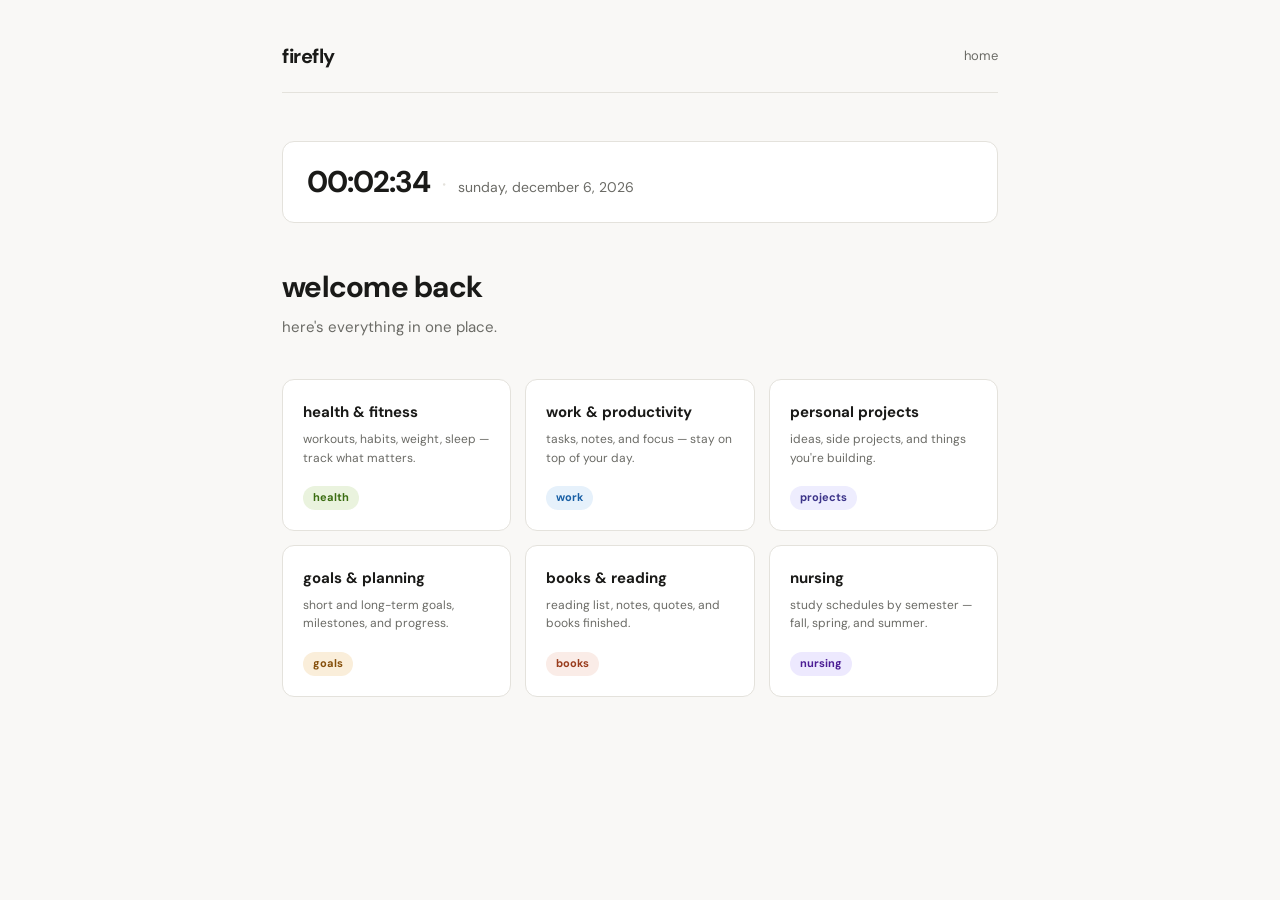
==== index.html @ 8e7f6389 "Add files via upload" ====
<!DOCTYPE html>
<html lang="en">
<head>
  <meta charset="UTF-8" />
  <meta name="viewport" content="width=device-width, initial-scale=1.0" />
  <title>firefly</title>
  <link rel="stylesheet" href="style.css" />
</head>
<body>
  <div class="page">

    <nav>
      <a href="index.html" class="nav-logo">firefly</a>
      <div class="nav-links">
        <a href="index.html">home</a>
      </div>
    </nav>

    <div class="datetime-bar">
      <span class="dt-time" id="clock">--:--:--</span>
      <span class="dt-sep">·</span>
      <span class="dt-date" id="dateline">loading...</span>
    </div>

    <div class="page-header">
      <h1>welcome back</h1>
      <p>here's everything in one place.</p>
    </div>

    <div class="grid">

      <a href="health.html" class="card">
        <p class="card-title">health & fitness</p>
        <p class="card-desc">workouts, habits, weight, sleep — track what matters.</p>
        <span class="tag tag-health">health</span>
      </a>

      <a href="work.html" class="card">
        <p class="card-title">work & productivity</p>
        <p class="card-desc">tasks, notes, and focus — stay on top of your day.</p>
        <span class="tag tag-work">work</span>
      </a>

      <a href="projects.html" class="card">
        <p class="card-title">personal projects</p>
        <p class="card-desc">ideas, side projects, and things you're building.</p>
        <span class="tag tag-projects">projects</span>
      </a>

      <a href="goals.html" class="card">
        <p class="card-title">goals & planning</p>
        <p class="card-desc">short and long-term goals, milestones, and progress.</p>
        <span class="tag tag-goals">goals</span>
      </a>

      <a href="books.html" class="card">
        <p class="card-title">books & reading</p>
        <p class="card-desc">reading list, notes, quotes, and books finished.</p>
        <span class="tag tag-books">books</span>
      </a>

      <a href="nursing.html" class="card">
        <p class="card-title">nursing</p>
        <p class="card-desc">study schedules by semester — fall, spring, and summer.</p>
        <span class="tag tag-nursing">nursing</span>
      </a>

    </div>
  </div>

  <script>
    function updateClock() {
      const now = new Date();
      const h = now.getHours().toString().padStart(2, '0');
      const m = now.getMinutes().toString().padStart(2, '0');
      const s = now.getSeconds().toString().padStart(2, '0');
      document.getElementById('clock').textContent = h + ':' + m + ':' + s;

      const days   = ['sunday','monday','tuesday','wednesday','thursday','friday','saturday'];
      const months = ['january','february','march','april','may','june','july','august','september','october','november','december'];
      const d = now;
      document.getElementById('dateline').textContent =
        days[d.getDay()] + ', ' + months[d.getMonth()] + ' ' + d.getDate() + ', ' + d.getFullYear();
    }
    updateClock();
    setInterval(updateClock, 1000);
  </script>
</body>
</html>
---- style.css ----
/* firefly — shared styles */

@import url('https://fonts.googleapis.com/css2?family=DM+Sans:wght@400;700&display=swap');

*, *::before, *::after {
  box-sizing: border-box;
  margin: 0;
  padding: 0;
  text-transform: lowercase;
}

:root {
  --font: 'DM Sans', sans-serif;
  --bg: #f9f8f6;
  --surface: #ffffff;
  --border: #e4e2dc;
  --text-primary: #1a1a18;
  --text-secondary: #6b6b66;
  --text-muted: #a8a8a2;

  /* section accent colors */
  --health-bg: #EAF3DE;
  --health-text: #3B6D11;
  --work-bg: #E6F1FB;
  --work-text: #185FA5;
  --projects-bg: #EEEDFE;
  --projects-text: #3C3489;
  --goals-bg: #FAEEDA;
  --goals-text: #854F0B;
  --books-bg: #FAECE7;
  --books-text: #993C1D;
}

body {
  font-family: var(--font);
  background: var(--bg);
  color: var(--text-primary);
  font-size: 16px;
  line-height: 1.6;
  min-height: 100vh;
}

/* layout */
.page {
  max-width: 780px;
  margin: 0 auto;
  padding: 2.5rem 2rem;
}

/* nav */
nav {
  display: flex;
  align-items: center;
  justify-content: space-between;
  margin-bottom: 3rem;
  padding-bottom: 1.25rem;
  border-bottom: 1px solid var(--border);
}

.nav-logo {
  font-size: 20px;
  font-weight: 700;
  color: var(--text-primary);
  text-decoration: none;
  letter-spacing: -0.5px;
}

.nav-links {
  display: flex;
  gap: 1.5rem;
}

.nav-links a {
  font-size: 13px;
  color: var(--text-secondary);
  text-decoration: none;
  transition: color 0.15s;
}

.nav-links a:hover {
  color: var(--text-primary);
}

/* datetime bar */
.datetime-bar {
  display: flex;
  align-items: baseline;
  gap: 12px;
  padding: 1rem 1.5rem;
  background: var(--surface);
  border: 1px solid var(--border);
  border-radius: 12px;
  margin-bottom: 2.5rem;
}

.dt-time {
  font-size: 30px;
  font-weight: 700;
  color: var(--text-primary);
  letter-spacing: -1px;
  font-variant-numeric: tabular-nums;
}

.dt-sep {
  font-size: 22px;
  color: var(--border);
}

.dt-date {
  font-size: 14px;
  color: var(--text-secondary);
}

/* page header */
.page-header {
  margin-bottom: 2.5rem;
}

.page-header h1 {
  font-size: 30px;
  font-weight: 700;
  color: var(--text-primary);
  letter-spacing: -0.75px;
  margin-bottom: 4px;
}

.page-header p {
  font-size: 15px;
  color: var(--text-secondary);
}

/* cards grid */
.grid {
  display: grid;
  grid-template-columns: repeat(auto-fit, minmax(200px, 1fr));
  gap: 14px;
}

.card {
  background: var(--surface);
  border: 1px solid var(--border);
  border-radius: 12px;
  padding: 1.25rem;
  cursor: pointer;
  text-decoration: none;
  display: block;
  transition: border-color 0.15s, transform 0.1s;
}

.card:hover {
  border-color: #c8c6c0;
  transform: translateY(-1px);
}

.card-title {
  font-size: 15px;
  font-weight: 700;
  color: var(--text-primary);
  margin-bottom: 6px;
}

.card-desc {
  font-size: 12px;
  color: var(--text-secondary);
  line-height: 1.55;
  margin-bottom: 16px;
}

/* tags */
.tag {
  display: inline-block;
  font-size: 11px;
  font-weight: 700;
  padding: 3px 10px;
  border-radius: 20px;
}

.tag-health   { background: var(--health-bg);   color: var(--health-text); }
.tag-work     { background: var(--work-bg);     color: var(--work-text); }
.tag-projects { background: var(--projects-bg); color: var(--projects-text); }
.tag-goals    { background: var(--goals-bg);    color: var(--goals-text); }
.tag-books    { background: var(--books-bg);    color: var(--books-text); }
.tag-nursing  { background: #EDE9FE;            color: #4C1D95; }

/* section page header accent bar */
.section-header {
  margin-bottom: 2.5rem;
}

.section-label {
  display: inline-block;
  font-size: 11px;
  font-weight: 700;
  padding: 3px 10px;
  border-radius: 20px;
  margin-bottom: 10px;
}

.section-header h1 {
  font-size: 30px;
  font-weight: 700;
  color: var(--text-primary);
  letter-spacing: -0.75px;
  margin-bottom: 4px;
}

.section-header p {
  font-size: 15px;
  color: var(--text-secondary);
}

/* back link */
.back-link {
  display: inline-flex;
  align-items: center;
  gap: 6px;
  font-size: 13px;
  color: var(--text-secondary);
  text-decoration: none;
  margin-bottom: 2rem;
  transition: color 0.15s;
}

.back-link:hover {
  color: var(--text-primary);
}

/* content surface */
.surface {
  background: var(--surface);
  border: 1px solid var(--border);
  border-radius: 12px;
  padding: 1.5rem;
  margin-bottom: 1rem;
}

.surface h2 {
  font-size: 16px;
  font-weight: 700;
  color: var(--text-primary);
  margin-bottom: 0.75rem;
}

.surface p {
  font-size: 14px;
  color: var(--text-secondary);
  line-height: 1.6;
}

/* divider */
hr {
  border: none;
  border-top: 1px solid var(--border);
  margin: 1.5rem 0;
}

/* responsive */
@media (max-width: 480px) {
  .page { padding: 1.5rem 1.25rem; }
  .dt-time { font-size: 24px; }
  .page-header h1 { font-size: 24px; }
}
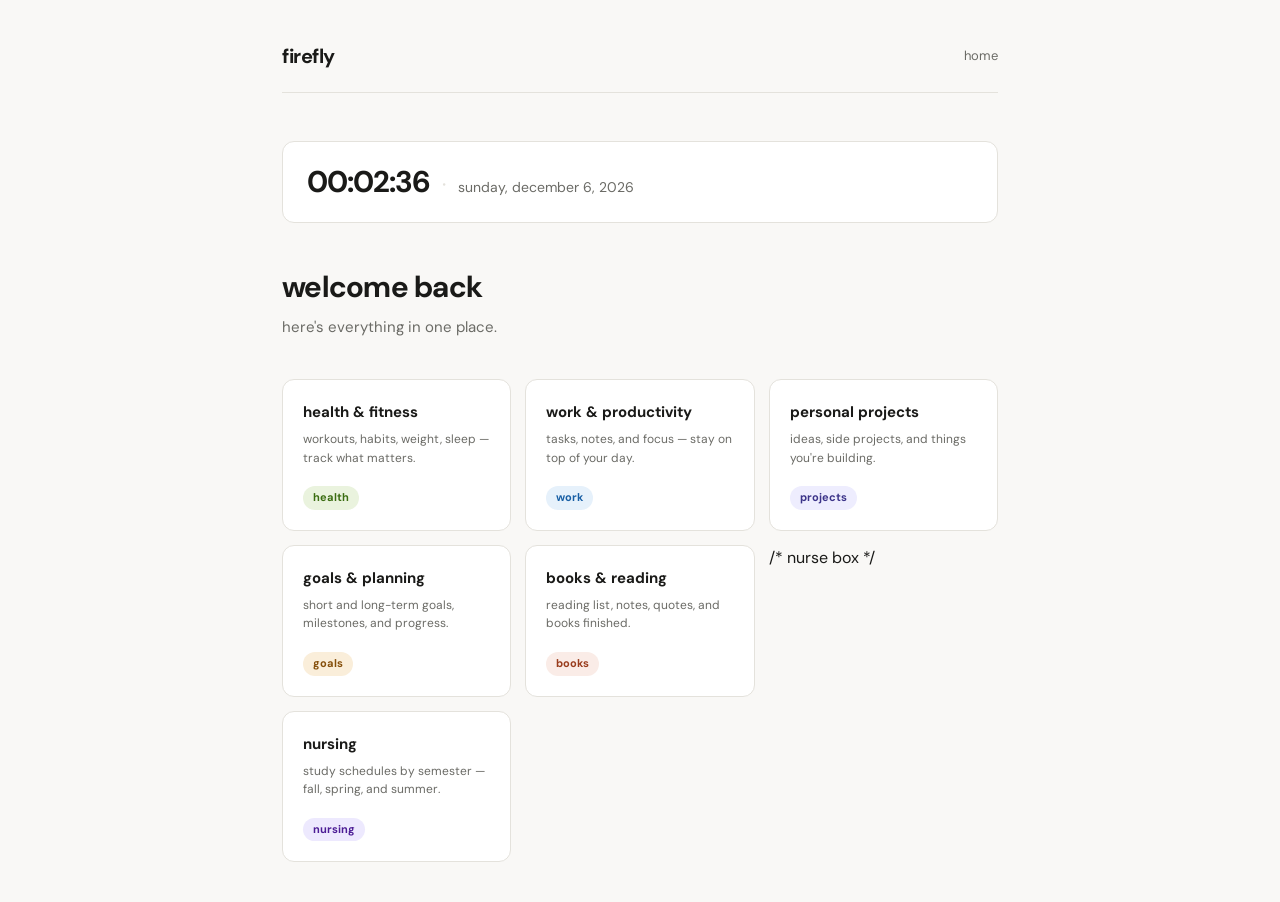
==== commit 32375b46: "index.html" ====
--- a/index.html
+++ b/index.html
@@ -59,6 +59,7 @@
         <span class="tag tag-books">books</span>
       </a>
 
+      /* nurse box */
       <a href="nursing.html" class="card">
         <p class="card-title">nursing</p>
         <p class="card-desc">study schedules by semester — fall, spring, and summer.</p>
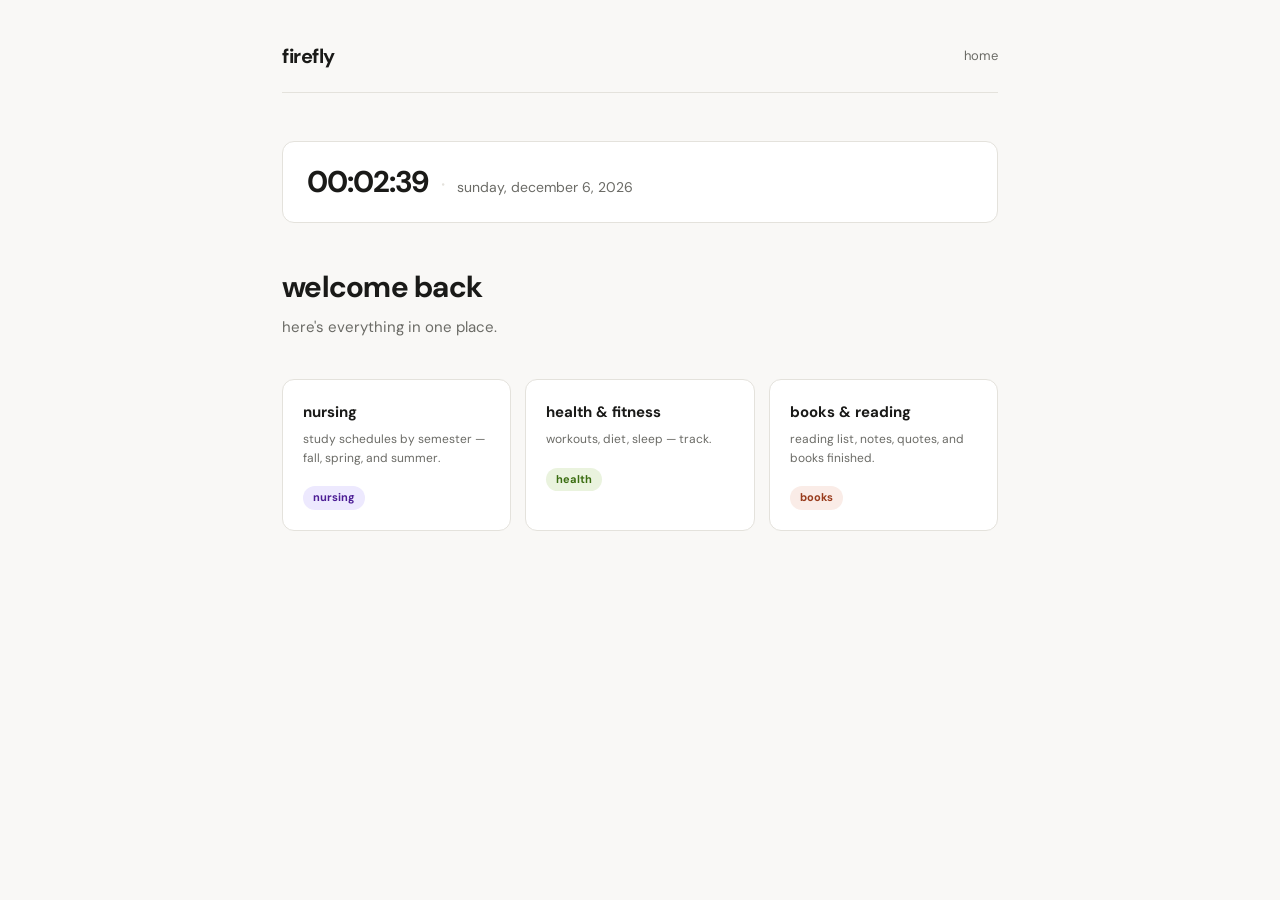
==== commit 516c45a8: "index.html" ====
--- a/index.html
+++ b/index.html
@@ -28,14 +28,31 @@
     </div>
 
     <div class="grid">
+      
+    <!-- nurse box -->
+      <a href="nursing.html" class="card">
+        <p class="card-title">nursing</p>
+        <p class="card-desc">study schedules by semester — fall, spring, and summer.</p>
+        <span class="tag tag-nursing">nursing</span>
+      </a>
 
+    <!-- fitness box -->
       <a href="health.html" class="card">
         <p class="card-title">health & fitness</p>
-        <p class="card-desc">workouts, habits, weight, sleep — track what matters.</p>
+        <p class="card-desc">workouts, diet, sleep — track.</p>
         <span class="tag tag-health">health</span>
       </a>
 
-      <a href="work.html" class="card">
+
+    <!--  book box -->
+      <a href="books.html" class="card">
+        <p class="card-title">books & reading</p>
+        <p class="card-desc">reading list, notes, quotes, and books finished.</p>
+        <span class="tag tag-books">books</span>
+      </a>
+
+       <!--  DEACTIVATED UNTIL FURTHER PLANNING -->
+     <!-- <a href="work.html" class="card">
         <p class="card-title">work & productivity</p>
         <p class="card-desc">tasks, notes, and focus — stay on top of your day.</p>
         <span class="tag tag-work">work</span>
@@ -51,20 +68,9 @@
         <p class="card-title">goals & planning</p>
         <p class="card-desc">short and long-term goals, milestones, and progress.</p>
         <span class="tag tag-goals">goals</span>
-      </a>
+      </a>-->
 
-      <a href="books.html" class="card">
-        <p class="card-title">books & reading</p>
-        <p class="card-desc">reading list, notes, quotes, and books finished.</p>
-        <span class="tag tag-books">books</span>
-      </a>
-
-      /* nurse box */
-      <a href="nursing.html" class="card">
-        <p class="card-title">nursing</p>
-        <p class="card-desc">study schedules by semester — fall, spring, and summer.</p>
-        <span class="tag tag-nursing">nursing</span>
-      </a>
+  
 
     </div>
   </div>
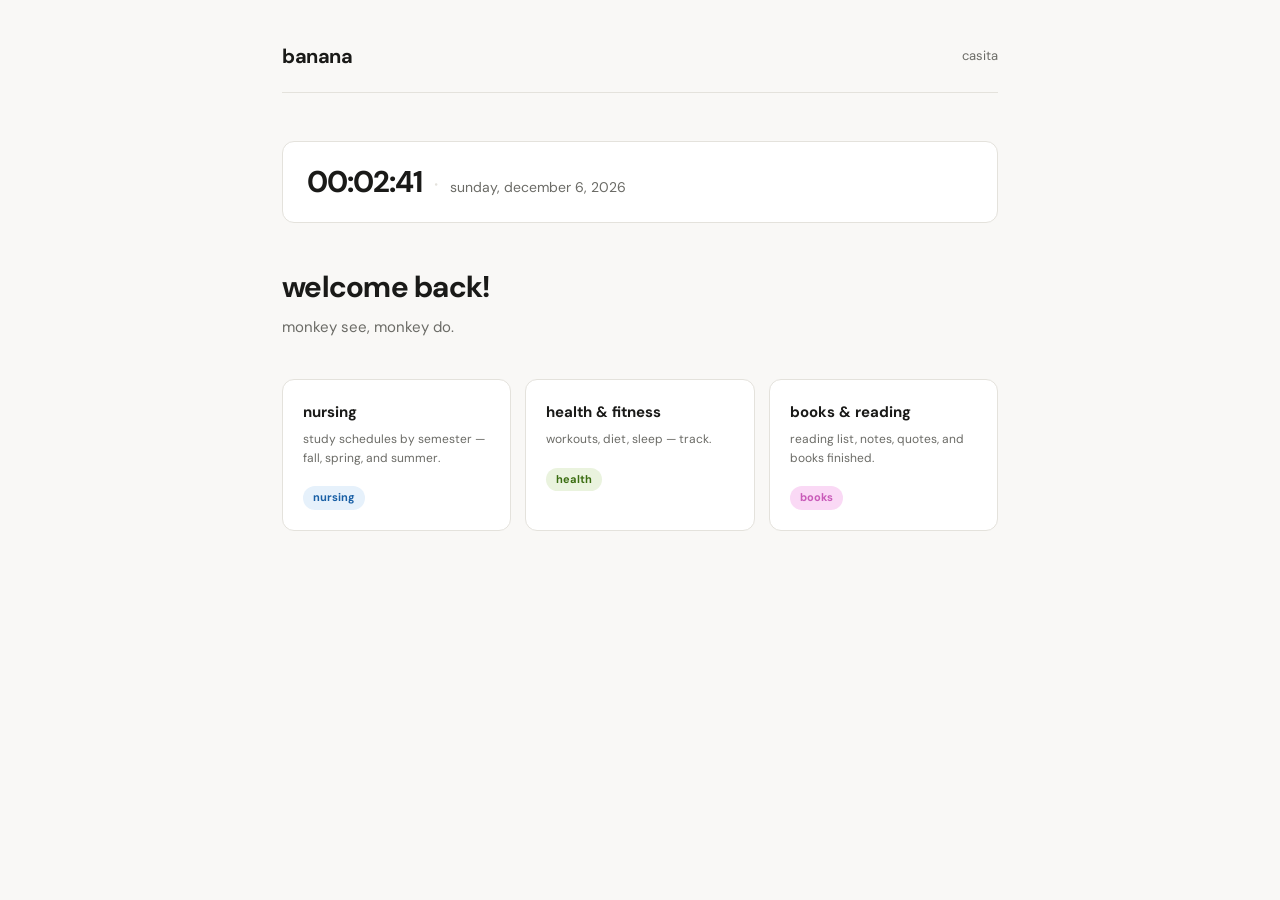
==== commit 34dcd568: "index.html" ====
--- a/index.html
+++ b/index.html
@@ -3,16 +3,16 @@
 <head>
   <meta charset="UTF-8" />
   <meta name="viewport" content="width=device-width, initial-scale=1.0" />
-  <title>firefly</title>
+  <title>banana.</title>
   <link rel="stylesheet" href="style.css" />
 </head>
 <body>
   <div class="page">
 
     <nav>
-      <a href="index.html" class="nav-logo">firefly</a>
+      <a href="index.html" class="nav-logo">banana</a>
       <div class="nav-links">
-        <a href="index.html">home</a>
+        <a href="index.html">casita</a>
       </div>
     </nav>
 
@@ -23,8 +23,8 @@
     </div>
 
     <div class="page-header">
-      <h1>welcome back</h1>
-      <p>here's everything in one place.</p>
+      <h1>welcome back!</h1>
+      <p>monkey see, monkey do.</p>
     </div>
 
     <div class="grid">
--- a/style.css
+++ b/style.css
@@ -27,8 +27,8 @@
   --projects-text: #3C3489;
   --goals-bg: #FAEEDA;
   --goals-text: #854F0B;
-  --books-bg: #FAECE7;
-  --books-text: #993C1D;
+  --books-bg: #fad9f5;
+  --books-text: #c95bb9;
 }
 
 body {
@@ -180,7 +180,7 @@
 .tag-projects { background: var(--projects-bg); color: var(--projects-text); }
 .tag-goals    { background: var(--goals-bg);    color: var(--goals-text); }
 .tag-books    { background: var(--books-bg);    color: var(--books-text); }
-.tag-nursing  { background: #EDE9FE;            color: #4C1D95; }
+.tag-nursing  { background: #E6F1FB;            color: #185FA5; }
 
 /* section page header accent bar */
 .section-header {
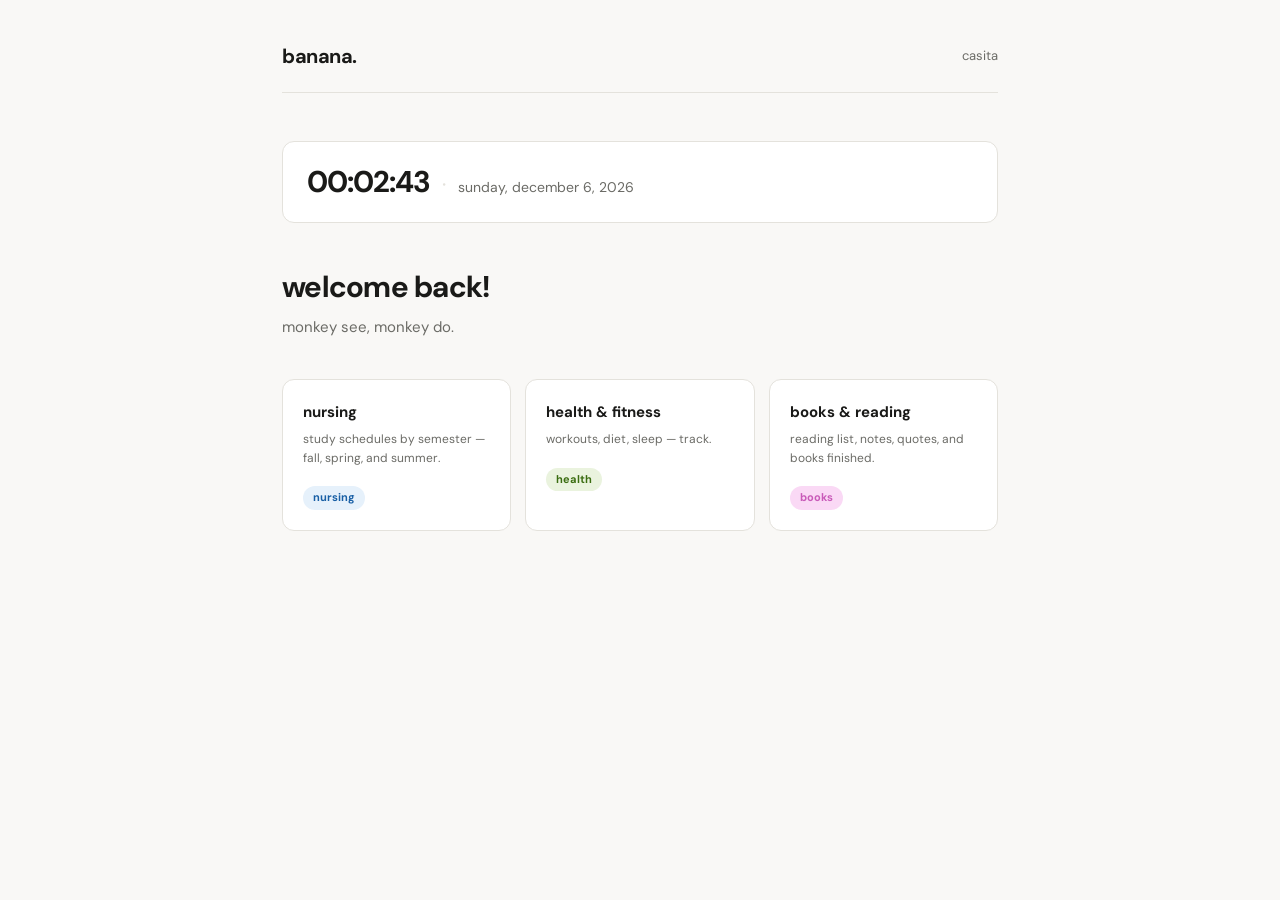
==== commit b71647a3: "index.html" ====
--- a/index.html
+++ b/index.html
@@ -3,14 +3,14 @@
 <head>
   <meta charset="UTF-8" />
   <meta name="viewport" content="width=device-width, initial-scale=1.0" />
-  <title>banana.</title>
+  <title>banana</title>
   <link rel="stylesheet" href="style.css" />
 </head>
 <body>
   <div class="page">
 
     <nav>
-      <a href="index.html" class="nav-logo">banana</a>
+      <a href="index.html" class="nav-logo">banana.</a>
       <div class="nav-links">
         <a href="index.html">casita</a>
       </div>
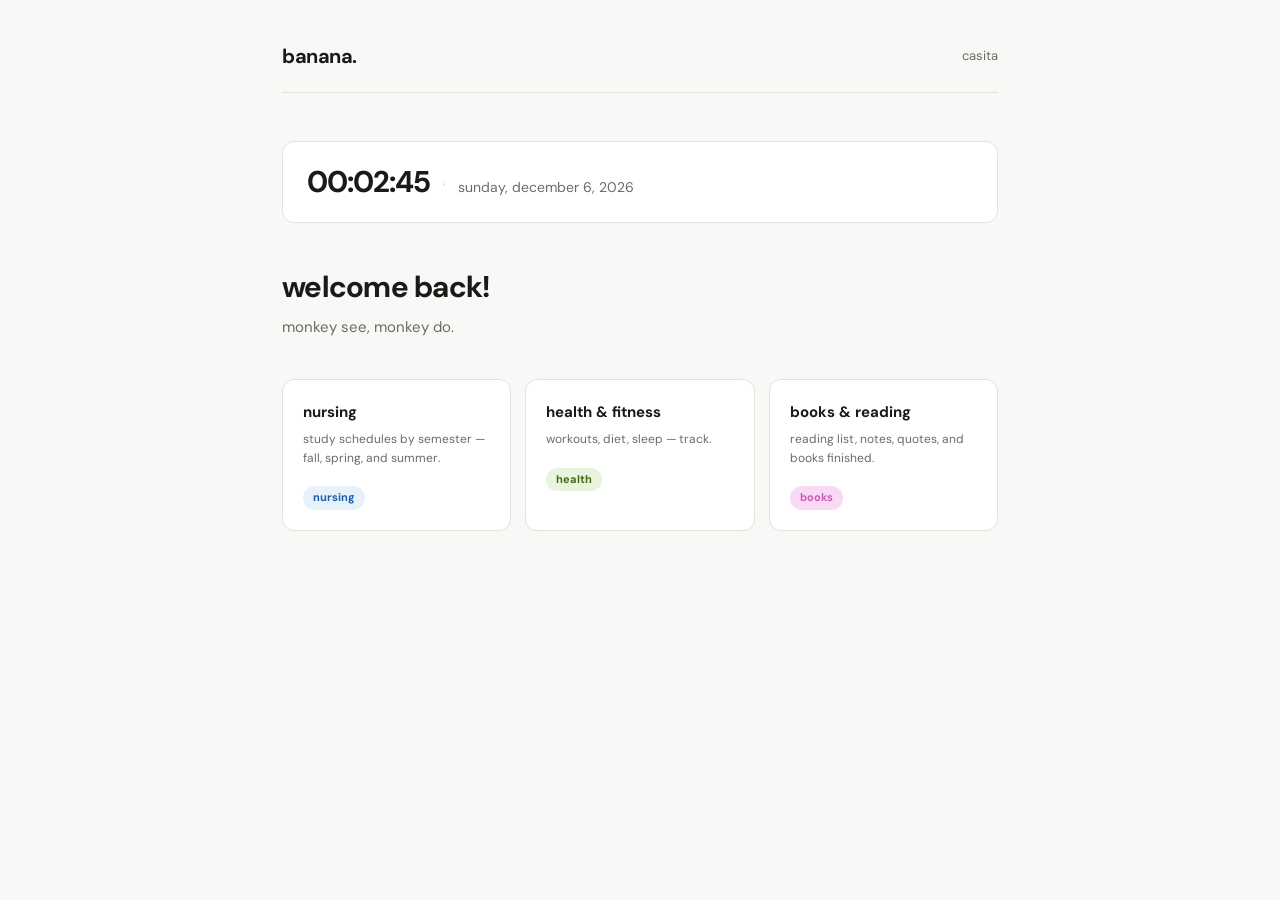
==== commit f8e589e4: "index.html" ====
--- a/index.html
+++ b/index.html
@@ -1,5 +1,6 @@
 <!DOCTYPE html>
 <html lang="en">
+<link rel="apple-touch-icon" href="icon-192.png">
 <head>
   <meta charset="UTF-8" />
   <meta name="viewport" content="width=device-width, initial-scale=1.0" />
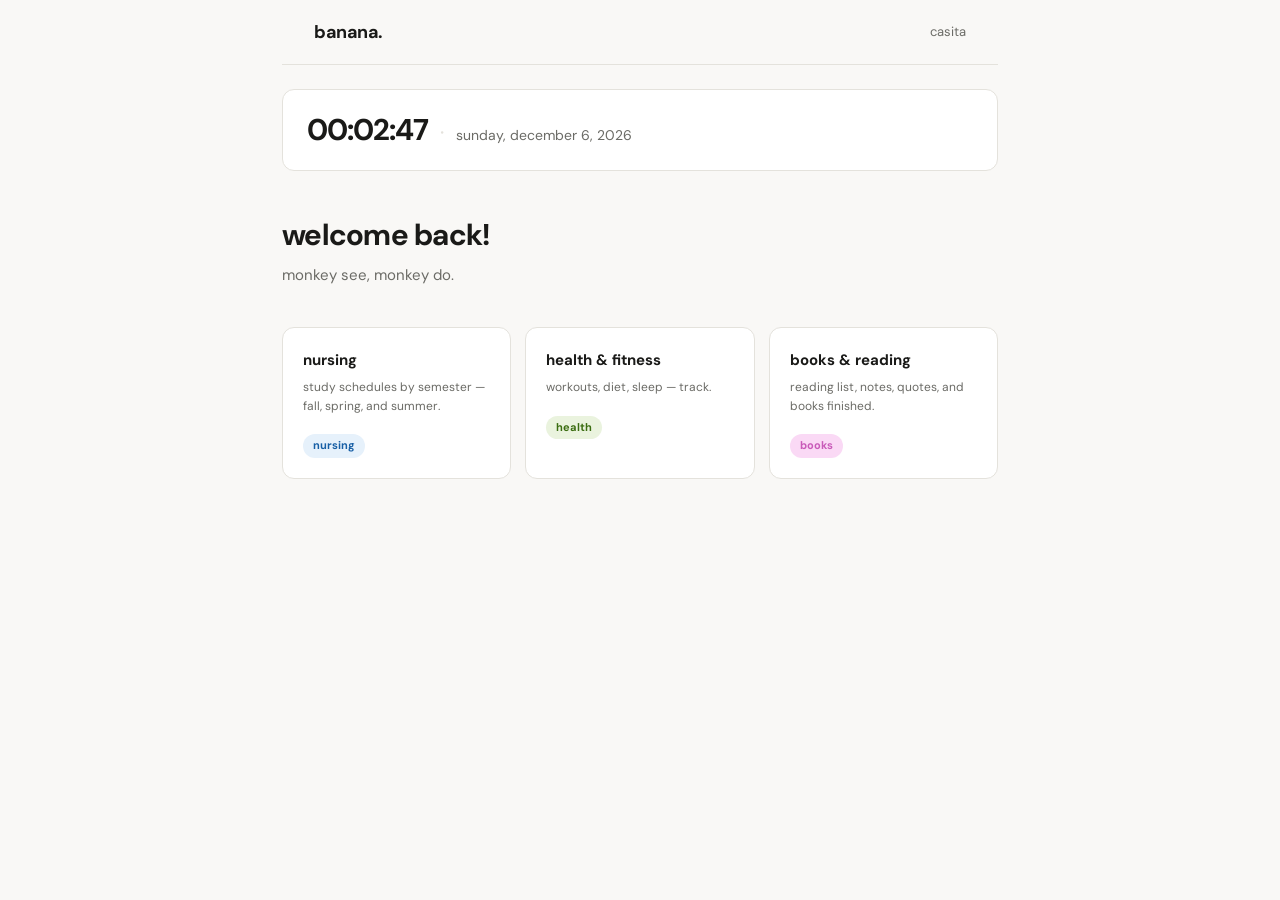
==== commit 7477a8e9: "index.html" ====
--- a/index.html
+++ b/index.html
@@ -17,7 +17,7 @@
       </div>
     </nav>
 
-    <div class="datetime-bar">
+    <div class="datetime-bar" style="margin-top: 1.5rem">
       <span class="dt-time" id="clock">--:--:--</span>
       <span class="dt-sep">·</span>
       <span class="dt-date" id="dateline">loading...</span>
--- a/style.css
+++ b/style.css
@@ -1,4 +1,4 @@
-/* firefly — shared styles */
+/* banana — shared styles */
 
 @import url('https://fonts.googleapis.com/css2?family=DM+Sans:wght@400;700&display=swap');
 
@@ -44,7 +44,7 @@
 .page {
   max-width: 780px;
   margin: 0 auto;
-  padding: 2.5rem 2rem;
+  padding: 0 2rem 2.5rem;
 }
 
 /* nav */
@@ -52,13 +52,17 @@
   display: flex;
   align-items: center;
   justify-content: space-between;
-  margin-bottom: 3rem;
-  padding-bottom: 1.25rem;
+  padding: 1.1rem 2rem;
   border-bottom: 1px solid var(--border);
+  background: var(--bg);
+  position: sticky;
+  top: 0;
+  z-index: 10;
+  margin-bottom: 0;
 }
 
 .nav-logo {
-  font-size: 20px;
+  font-size: 18px;
   font-weight: 700;
   color: var(--text-primary);
   text-decoration: none;
@@ -184,7 +188,8 @@
 
 /* section page header accent bar */
 .section-header {
-  margin-bottom: 2.5rem;
+  margin-bottom: 2rem;
+  margin-top: 1.25rem;
 }
 
 .section-label {
@@ -217,7 +222,8 @@
   font-size: 13px;
   color: var(--text-secondary);
   text-decoration: none;
-  margin-bottom: 2rem;
+  margin-top: 1.25rem;
+  margin-bottom: 0.75rem;
   transition: color 0.15s;
 }
 
@@ -256,7 +262,8 @@
 
 /* responsive */
 @media (max-width: 480px) {
-  .page { padding: 1.5rem 1.25rem; }
+  .page { padding: 0 1.25rem 2.5rem; }
+  nav { padding: 1rem 1.25rem; }
   .dt-time { font-size: 24px; }
   .page-header h1 { font-size: 24px; }
 }
